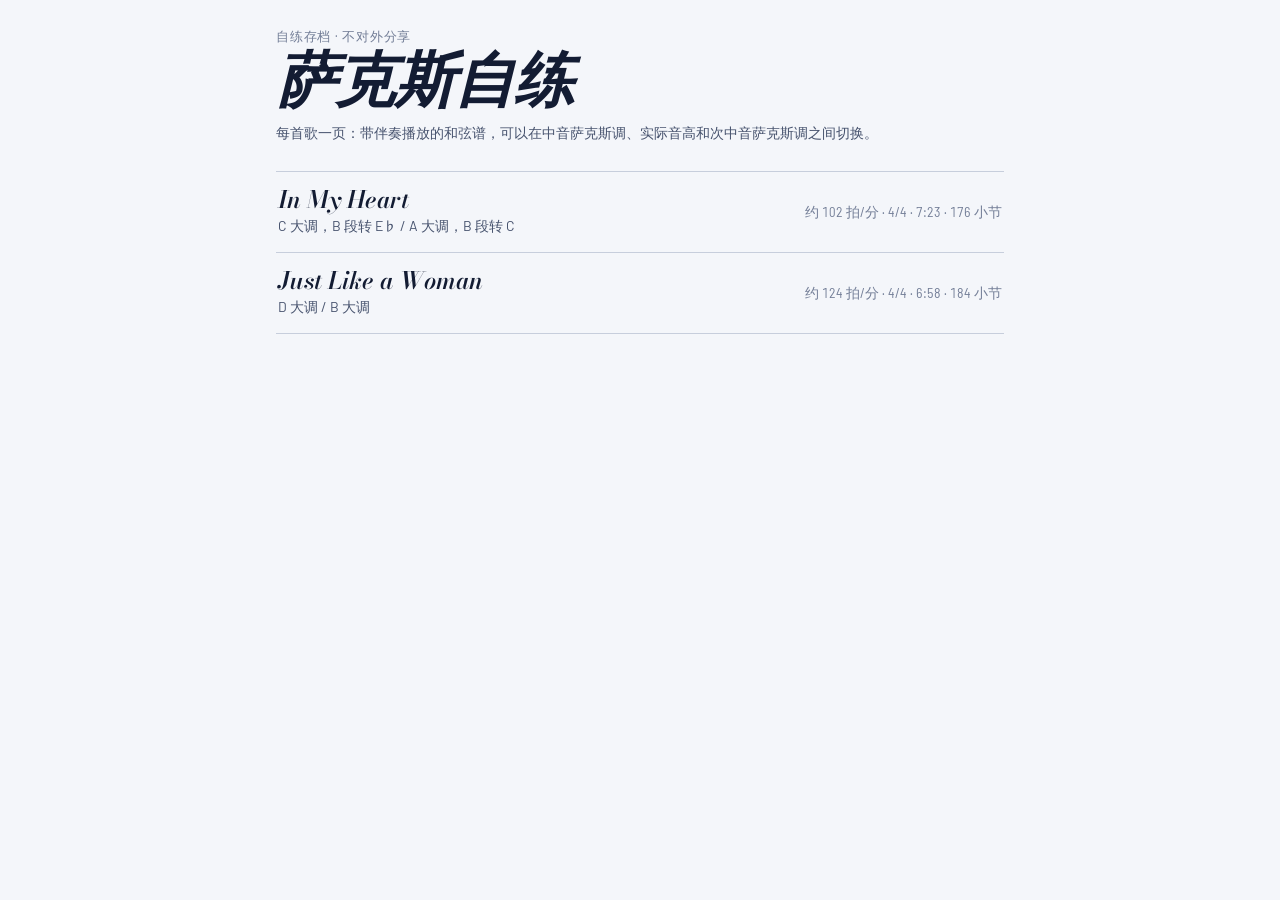
==== index.html @ fa0cd89d "Initial upload of sax project Co-Authored-By: Claude Opus 5.5 <noreply@anthropic.com> Claude-Session" ====
<!doctype html>
<html lang="zh-CN">
<head>
<meta charset="utf-8">
<meta name="viewport" content="width=device-width, initial-scale=1, viewport-fit=cover">
<style>:root{color-scheme:light;padding-top:env(safe-area-inset-top,0px);padding-bottom:env(safe-area-inset-bottom,0px)}body{margin:0;font:14px system-ui,sans-serif}img{max-width:100%}[hidden]{display:none!important}</style>
<title>萨克斯自练</title>
<link rel="stylesheet" href="https://fonts.googleapis.com/css2?family=Barlow+Semi+Condensed:wght@500;600;700&family=Barlow:wght@400;500;600&family=Bodoni+Moda:ital,wght@1,600&display=swap">
<style>
:root{
  /* layout: a lead sheet read on a phone. Boxed rehearsal letters, systems of four bars, thin bar lines; header, index and notes stay quiet around the chart. */
  --paper:#F4F6FA; --sheet:#FFFFFF; --ink:#131C33; --ink-2:#47536E; --ink-3:#737E97;
  --rule:#C7CEDC; --accent:#2348C9; --accent-soft:#E1E8FD; --brass:#9E5B00;
  --float-bg:#131C33; --float-fg:#F4F6FA;
  --f-display:"Bodoni Moda","Bodoni 72",Didot,Georgia,"Songti SC",serif;
  --f-body:"Barlow",-apple-system,BlinkMacSystemFont,"PingFang SC","Hiragino Sans GB","Noto Sans SC","Microsoft YaHei",sans-serif;
  --f-chord:"Barlow Semi Condensed","Roboto Condensed","Arial Narrow","PingFang SC","Noto Sans SC",sans-serif;
}
@media (prefers-color-scheme: dark){
  :root:not([data-theme="light"]){
    --paper:#0D1222; --sheet:#151C32; --ink:#E9EDF6; --ink-2:#B0B9CE; --ink-3:#8590AA;
    --rule:#2E3958; --accent:#8EACFF; --accent-soft:#213162; --brass:#E6B05A;
    --float-bg:#E9EDF6; --float-fg:#0D1222; color-scheme:dark;
  }
}
:root[data-theme="dark"]{
  --paper:#0D1222; --sheet:#151C32; --ink:#E9EDF6; --ink-2:#B0B9CE; --ink-3:#8590AA;
  --rule:#2E3958; --accent:#8EACFF; --accent-soft:#213162; --brass:#E6B05A;
  --float-bg:#E9EDF6; --float-fg:#0D1222; color-scheme:dark;
}
*{box-sizing:border-box}
body{background:var(--paper);color:var(--ink);font-family:var(--f-body);font-size:15px;line-height:1.6;-webkit-text-size-adjust:100%}
.wrap{max-width:760px;margin-inline:auto;padding-inline:16px;padding-block:26px 220px;display:flex;flex-direction:column;gap:26px}
.eyebrow{margin:0;font-size:12.5px;letter-spacing:.06em;color:var(--ink-3)}
h1{margin:2px 0 0;font-family:var(--f-display);font-style:italic;font-weight:600;font-size:clamp(40px,12vw,60px);line-height:1.04;letter-spacing:-.01em;text-wrap:balance}
.meta{margin:12px 0 0;color:var(--ink-2);font-size:14px}
.meta .tempo{font-family:var(--f-chord);font-variant-numeric:tabular-nums;white-space:nowrap}
.seg-title{margin:20px 0 6px;font-size:13px;color:var(--ink-3)}
.seg{display:grid;grid-template-columns:repeat(3,minmax(0,1fr));border:1px solid var(--rule);border-radius:10px;overflow:hidden;background:var(--sheet)}
.seg input{position:absolute;opacity:0;width:1px;height:1px;pointer-events:none}
.seg label{display:flex;flex-direction:column;align-items:center;gap:1px;padding:8px 4px 9px;min-width:0;cursor:pointer;color:var(--ink-2);border-left:1px solid var(--rule);font-size:14px;font-weight:500;line-height:1.3;text-align:center}
.seg label:first-of-type{border-left:0}
.seg label small{font-size:11.5px;font-weight:400;color:var(--ink-3)}
.seg input:checked + label{background:var(--ink);color:var(--paper)}
.seg input:checked + label small{color:var(--paper);opacity:.75}
.seg input:focus-visible + label{outline:2px solid var(--accent);outline-offset:-3px}
.form h2,.notes h2{margin:0 0 6px;font-size:16px;font-weight:600}
.form p{margin:0 0 12px;color:var(--ink-2);max-width:62ch}
.chips{display:flex;flex-wrap:wrap;gap:6px}
.chip{display:inline-flex;align-items:center;gap:6px;padding:4px 9px 4px 4px;border:1px solid var(--rule);border-radius:7px;background:var(--sheet);color:var(--ink-2);text-decoration:none;font-family:var(--f-chord);font-size:13.5px;font-variant-numeric:tabular-nums;line-height:1.2}
.chip b{display:inline-flex;align-items:center;justify-content:center;min-width:20px;height:20px;padding:0 3px;border:1.5px solid var(--ink);color:var(--ink);font-size:12.5px;font-weight:700}
.chip i{font-style:normal;font-size:11.5px;color:var(--ink-3)}
.chip:focus-visible{outline:2px solid var(--accent);outline-offset:2px}
.how{margin:0;color:var(--ink-2);max-width:62ch}
.how .brass{color:var(--brass);font-weight:600}
.chart{display:flex;flex-direction:column;gap:26px}
.sec{display:flex;flex-direction:column;gap:8px;scroll-margin-top:calc(12px + env(safe-area-inset-top,0px))}
.sec-h{display:flex;align-items:center;flex-wrap:wrap;gap:4px 10px}
.mark{display:inline-flex;align-items:center;justify-content:center;min-width:26px;height:26px;padding:0 4px;border:2px solid var(--ink);font-family:var(--f-chord);font-weight:700;font-size:15px;line-height:1}
.sec-h h2{margin:0;font-size:15px;font-weight:600}
.sub{color:var(--ink-2);font-size:13px}
.when{margin-left:auto;color:var(--ink-3);font-family:var(--f-chord);font-size:13px;font-variant-numeric:tabular-nums;white-space:nowrap}
.sys{display:grid;grid-template-columns:repeat(4,minmax(0,1fr));background:var(--sheet);border-top:1px solid var(--rule);border-left:1px solid var(--rule)}
.bar{appearance:none;-webkit-appearance:none;position:relative;display:flex;flex-direction:column;justify-content:flex-end;min-width:0;min-height:60px;margin:0;padding:19px 4px 9px 7px;border:0;border-right:1px solid var(--rule);border-bottom:1px solid var(--rule);border-radius:0;background:none;color:inherit;font:inherit;text-align:left;cursor:pointer;touch-action:manipulation;-webkit-tap-highlight-color:transparent}
.bar.end{border-right:4px double var(--ink-2)}
.bar.wide{grid-column:span 2}
.bar:focus-visible{outline:2px solid var(--accent);outline-offset:-2px;z-index:1}
.bar.on{background:var(--accent-soft);box-shadow:inset 0 -3px 0 var(--accent)}
@media (hover:hover){.bar:not(.on):hover{background:color-mix(in srgb,var(--accent-soft) 45%,transparent)}}
.lbl{position:absolute;top:4px;left:7px;right:5px;display:flex;justify-content:space-between;font-family:var(--f-chord);font-size:10.5px;line-height:1;color:var(--ink-3);font-variant-numeric:tabular-nums}
.chs{display:grid;grid-template-columns:minmax(0,1fr);align-items:baseline;width:100%;font-family:var(--f-chord);white-space:nowrap}
.ch{min-width:0;font-weight:600;font-size:clamp(15px,4.7vw,21px);line-height:1.15}
.chs.multi{display:flex;flex-wrap:wrap;align-items:baseline;row-gap:1px}
.chs.multi .ch{flex:0 0 auto;padding-right:.35em;font-size:clamp(12.5px,3.75vw,17px)}
.ch .q{margin-left:.03em;font-weight:500;font-size:.74em}
.ch .sl{font-weight:500;font-size:.84em}
.ac{font-style:normal;font-family:"Noto Sans Symbols","Segoe UI Symbol","Apple Symbols","Noto Sans Symbols 2",sans-serif;font-size:.8em;margin-left:.02em}
.ch.out{color:var(--brass)}
.ch.unsure::after{content:"?";margin-left:1px;font-size:.62em;font-weight:500;color:var(--ink-3);vertical-align:.5em}
.cap{margin-top:3px;font-size:11.5px;line-height:1.3;color:var(--ink-3)}
.notes{display:flex;flex-direction:column;gap:22px;padding-top:26px;border-top:1px solid var(--rule)}
.notes p{margin:0 0 8px;color:var(--ink-2);max-width:62ch}
.notes p:last-child{margin-bottom:0}
.notes ul{margin:0;padding-left:1.25em;display:flex;flex-direction:column;gap:3px;color:var(--ink-2);max-width:62ch}
.cn{font-family:var(--f-chord);font-weight:600;color:var(--brass)}
.bar.on .chs.multi .ch:not(.now){opacity:.38}
.bar.on .ch.now{color:var(--accent)}
.player{position:fixed;left:0;right:0;bottom:0;z-index:5;background:var(--sheet);border-top:1px solid var(--rule);box-shadow:0 -6px 24px rgb(19 28 51 / .10);padding-bottom:env(safe-area-inset-bottom,0px)}
.pl-in{max-width:760px;margin-inline:auto;padding-inline:16px;padding-block:10px 10px;display:flex;flex-direction:column;gap:8px}
.now-row{display:grid;grid-template-columns:minmax(0,auto) minmax(0,1fr) auto;align-items:end;gap:6px 14px}
.now-ch{min-width:0;font-family:var(--f-chord);font-weight:700;font-size:38px;line-height:1;white-space:nowrap;color:var(--ink)}
.now-ch .q{font-weight:500;font-size:.66em;margin-left:.03em}
.now-ch .sl{font-weight:500;font-size:.72em}
.now-ch.out{color:var(--brass)}
.next{min-width:0;display:flex;align-items:baseline;gap:6px;color:var(--ink-2);white-space:nowrap;overflow:hidden;padding-bottom:2px}
.next .k{font-size:12px;color:var(--ink-3)}
.next .nc{font-family:var(--f-chord);font-weight:600;font-size:20px;line-height:1}
.next .nc .q{font-weight:500;font-size:.74em}
.next .nc .sl{font-weight:500;font-size:.84em}
.pos{display:flex;flex-direction:column;align-items:flex-end;gap:5px;padding-bottom:3px}
.pos-lab{font-size:12px;color:var(--ink-3);font-variant-numeric:tabular-nums;white-space:nowrap}
.dots{display:flex;gap:5px}
.dots i{width:9px;height:9px;border-radius:50%;background:var(--rule)}
.dots i.on{background:var(--accent)}
.dots i:first-child{width:11px;height:11px;margin-top:-1px}
.dots[hidden]{display:none}
.ctl-row{display:flex;align-items:center;gap:10px}
.play{appearance:none;-webkit-appearance:none;flex:none;display:inline-flex;align-items:center;justify-content:center;width:44px;height:44px;border:0;border-radius:50%;background:var(--ink);color:var(--paper);cursor:pointer;touch-action:manipulation}
.play svg{width:18px;height:18px;fill:currentColor}
.play:focus-visible,.opt:focus-visible,.spd button:focus-visible{outline:2px solid var(--accent);outline-offset:2px}
.tm{flex:none;font-family:var(--f-chord);font-size:13.5px;color:var(--ink-2);font-variant-numeric:tabular-nums;min-width:3.1em}
.tm.r{text-align:right}
#seek{flex:1;min-width:0;margin:0;accent-color:var(--accent);height:28px}
.opt-row{display:flex;align-items:center;flex-wrap:wrap;gap:8px}
.spd{display:inline-flex;border:1px solid var(--rule);border-radius:8px;overflow:hidden}
.spd button{appearance:none;-webkit-appearance:none;border:0;border-left:1px solid var(--rule);background:none;color:var(--ink-2);font-family:var(--f-chord);font-size:14px;font-weight:600;padding:5px 10px;cursor:pointer;font-variant-numeric:tabular-nums}
.spd button:first-child{border-left:0}
.spd button[aria-pressed="true"]{background:var(--ink);color:var(--paper)}
.opt{appearance:none;-webkit-appearance:none;border:1px solid var(--rule);border-radius:8px;background:none;color:var(--ink-2);font:inherit;font-size:13.5px;padding:5px 11px;cursor:pointer}
.opt[aria-pressed="true"]{background:var(--accent-soft);border-color:var(--accent);color:var(--ink)}
.status{font-size:12.5px;color:var(--ink-3);min-width:0}
.err{font-size:13px;color:var(--ink-2);display:flex;flex-direction:column;gap:6px}
.err input{font:inherit;font-size:13px;max-width:100%}
@media (max-width:360px){.now-ch{font-size:32px}.next .nc{font-size:17px}}
@media (max-width:339px){.sys{grid-template-columns:repeat(2,minmax(0,1fr))}.bar.wide{grid-column:span 1}}
@media (prefers-reduced-motion:no-preference){.bar{transition:background-color .12s}}
.eyebrow a.home{color:inherit;text-decoration:underline;text-underline-offset:2px}.eyebrow a.home:focus-visible{outline:2px solid var(--accent);outline-offset:2px}
.songs{display:flex;flex-direction:column;border-top:1px solid var(--rule)}.song{display:grid;grid-template-columns:minmax(0,1fr) auto;gap:2px 12px;padding:14px 2px;border-bottom:1px solid var(--rule);color:var(--ink);text-decoration:none}.song:focus-visible{outline:2px solid var(--accent);outline-offset:2px}.st{font-family:var(--f-display);font-style:italic;font-weight:600;font-size:24px;line-height:1.15}.sk{grid-column:1;color:var(--ink-2);font-size:14px}.sm{grid-column:2;grid-row:1/span 2;align-self:center;text-align:right;color:var(--ink-3);font-family:var(--f-chord);font-size:13.5px;font-variant-numeric:tabular-nums}@media (max-width:480px){.song{grid-template-columns:1fr}.sm{grid-column:1;grid-row:auto;text-align:left}}</style>
</head>
<body>
<div class="wrap" style="padding-bottom:48px">
<header><p class="eyebrow">自练存档 · 不对外分享</p><h1>萨克斯自练</h1><p class="meta">每首歌一页：带伴奏播放的和弦谱，可以在中音萨克斯调、实际音高和次中音萨克斯调之间切换。</p></header>
<nav class="songs" aria-label="曲目"><a class="song" href="songs/in-my-heart/index.html"><span class="st">In My Heart</span><span class="sk">C 大调，B 段转 E♭ / A 大调，B 段转 C</span><span class="sm">约 102 拍/分 · 4/4 · 7:23 · 176 小节</span></a><a class="song" href="songs/just-like-a-woman/index.html"><span class="st">Just Like a Woman</span><span class="sk">D 大调 / B 大调</span><span class="sm">约 124 拍/分 · 4/4 · 6:58 · 184 小节</span></a></nav>
</div>
</body>
</html>
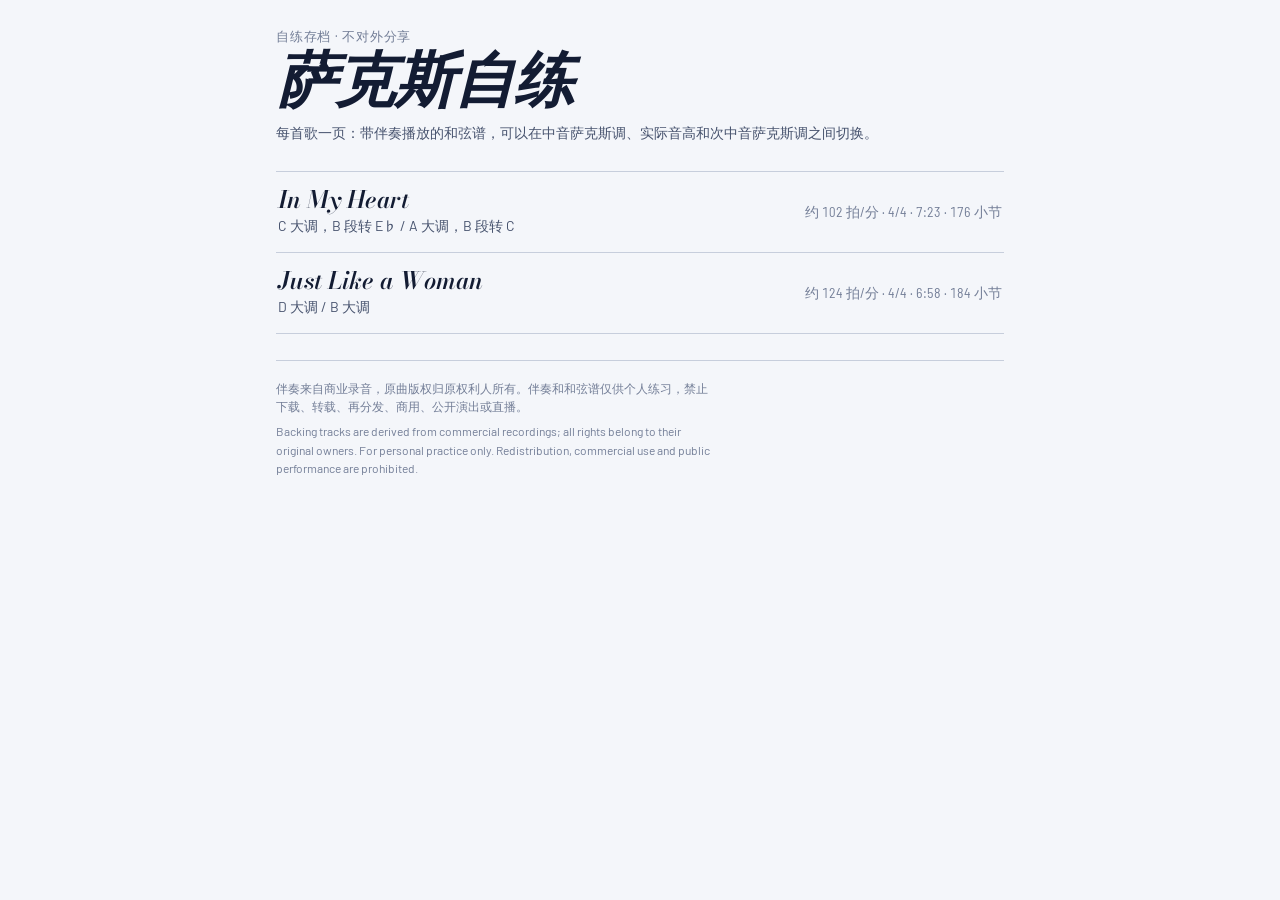
==== commit 12b49fa3: "Add bilingual copyright notice and license Code under tools/ is MIT; everything under songs/ (backin" ====
--- a/index.html
+++ b/index.html
@@ -125,12 +125,16 @@
 @media (max-width:339px){.sys{grid-template-columns:repeat(2,minmax(0,1fr))}.bar.wide{grid-column:span 1}}
 @media (prefers-reduced-motion:no-preference){.bar{transition:background-color .12s}}
 .eyebrow a.home{color:inherit;text-decoration:underline;text-underline-offset:2px}.eyebrow a.home:focus-visible{outline:2px solid var(--accent);outline-offset:2px}
+.legal{padding-top:18px;border-top:1px solid var(--rule);font-size:12px;line-height:1.55;color:var(--ink-3)}
+.legal p{margin:0 0 6px;max-width:62ch}
+.legal p:last-child{margin-bottom:0}
 .songs{display:flex;flex-direction:column;border-top:1px solid var(--rule)}.song{display:grid;grid-template-columns:minmax(0,1fr) auto;gap:2px 12px;padding:14px 2px;border-bottom:1px solid var(--rule);color:var(--ink);text-decoration:none}.song:focus-visible{outline:2px solid var(--accent);outline-offset:2px}.st{font-family:var(--f-display);font-style:italic;font-weight:600;font-size:24px;line-height:1.15}.sk{grid-column:1;color:var(--ink-2);font-size:14px}.sm{grid-column:2;grid-row:1/span 2;align-self:center;text-align:right;color:var(--ink-3);font-family:var(--f-chord);font-size:13.5px;font-variant-numeric:tabular-nums}@media (max-width:480px){.song{grid-template-columns:1fr}.sm{grid-column:1;grid-row:auto;text-align:left}}</style>
 </head>
 <body>
 <div class="wrap" style="padding-bottom:48px">
 <header><p class="eyebrow">自练存档 · 不对外分享</p><h1>萨克斯自练</h1><p class="meta">每首歌一页：带伴奏播放的和弦谱，可以在中音萨克斯调、实际音高和次中音萨克斯调之间切换。</p></header>
 <nav class="songs" aria-label="曲目"><a class="song" href="songs/in-my-heart/index.html"><span class="st">In My Heart</span><span class="sk">C 大调，B 段转 E♭ / A 大调，B 段转 C</span><span class="sm">约 102 拍/分 · 4/4 · 7:23 · 176 小节</span></a><a class="song" href="songs/just-like-a-woman/index.html"><span class="st">Just Like a Woman</span><span class="sk">D 大调 / B 大调</span><span class="sm">约 124 拍/分 · 4/4 · 6:58 · 184 小节</span></a></nav>
+<footer class="legal"><p>伴奏来自商业录音，原曲版权归原权利人所有。伴奏和和弦谱仅供个人练习，禁止下载、转载、再分发、商用、公开演出或直播。</p><p lang="en">Backing tracks are derived from commercial recordings; all rights belong to their original owners. For personal practice only. Redistribution, commercial use and public performance are prohibited.</p></footer>
 </div>
 </body>
 </html>
